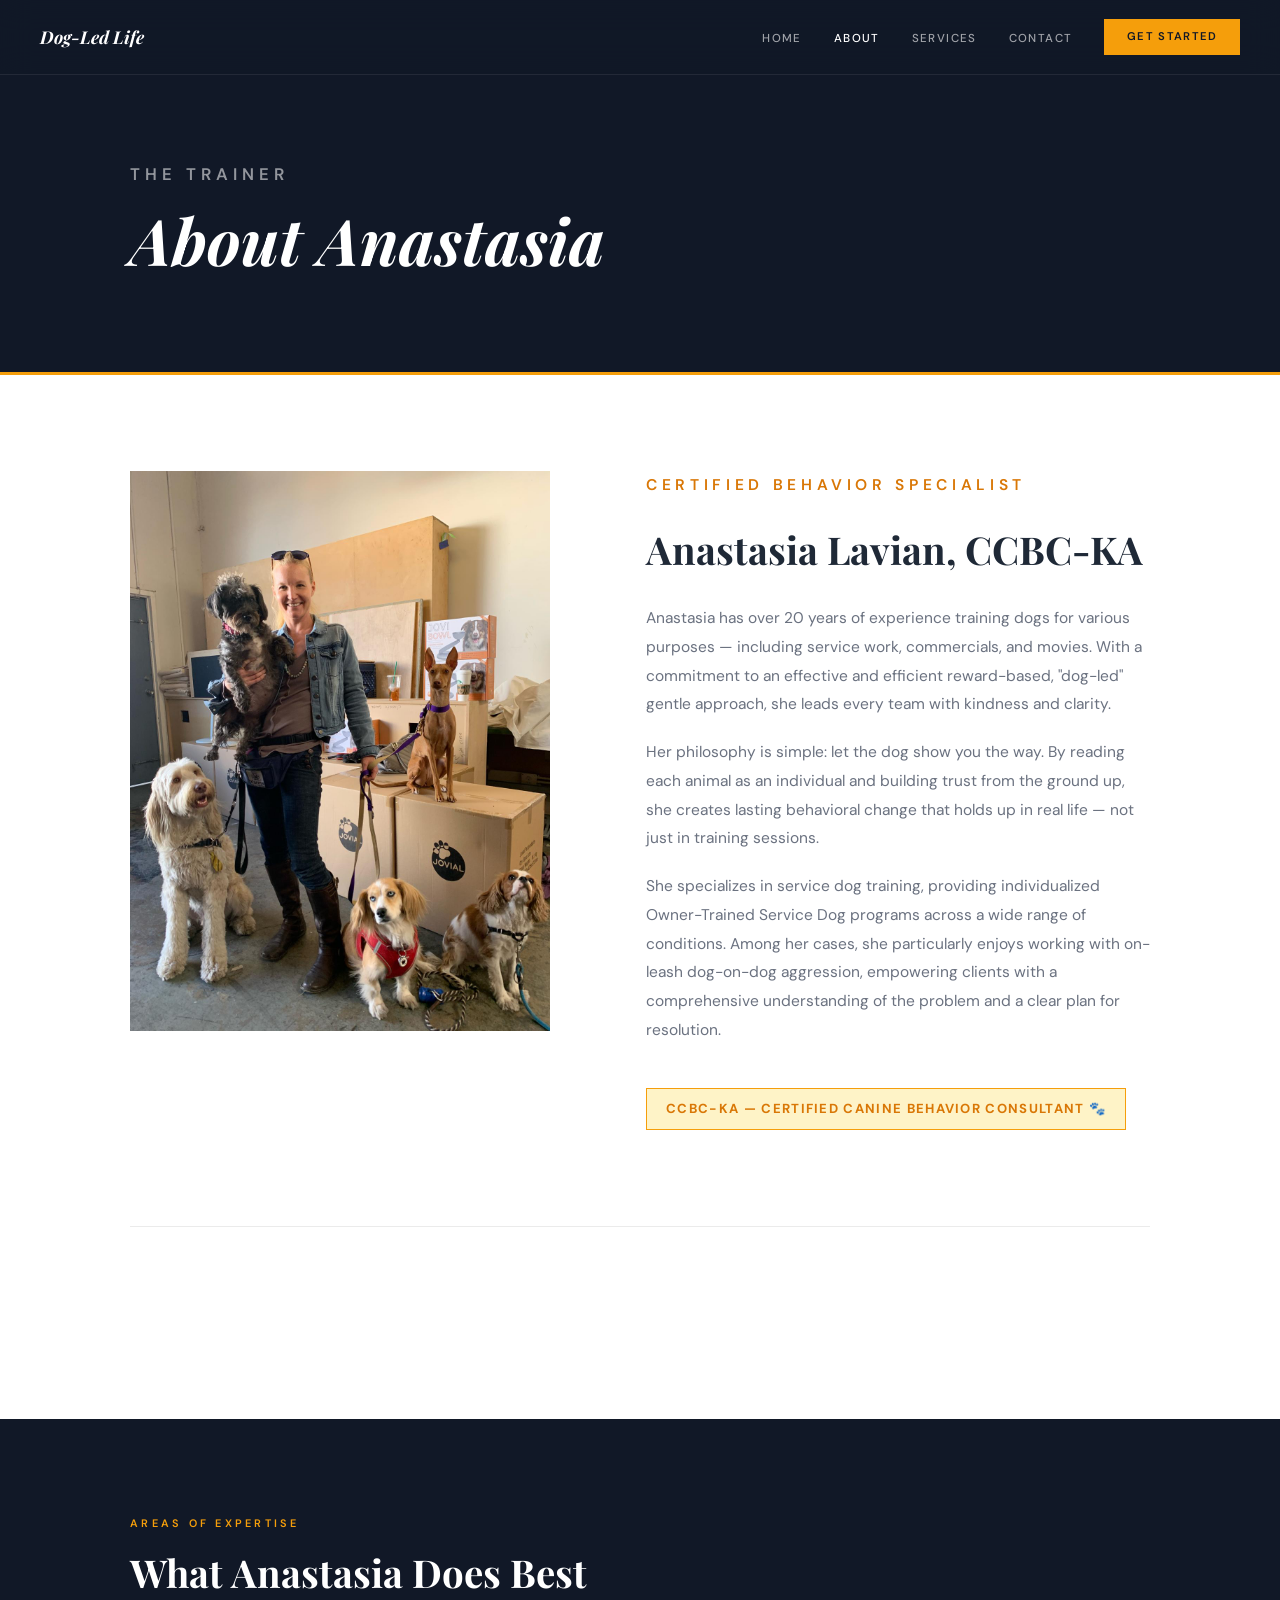
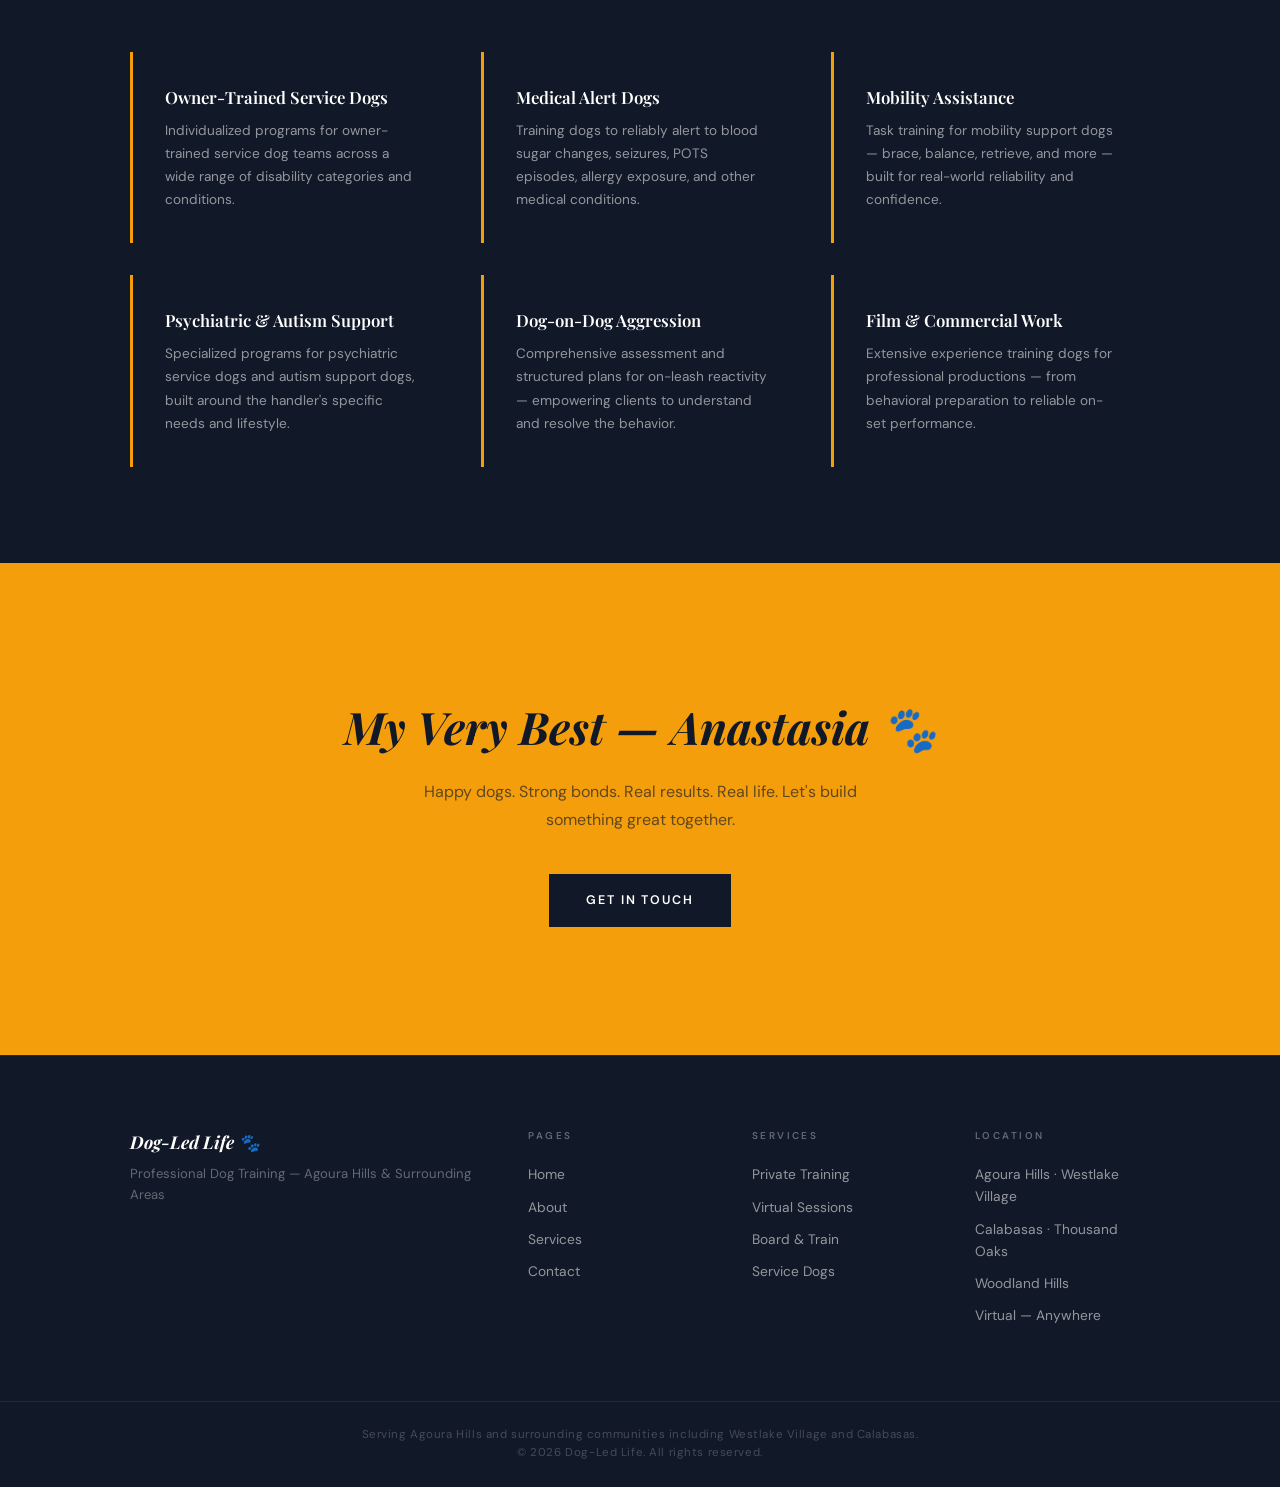
==== about.html @ 211249a7 "Initial commit — Dog-Led Life website Co-Authored-By: Claude Sonnet 4.6 <noreply@anthropic.com>" ====
<!DOCTYPE html>
<html lang="en">
<head>
    <meta charset="UTF-8">
    <meta name="viewport" content="width=device-width, initial-scale=1.0">
    <title>About Anastasia — Dog-Led Life</title>
    <meta name="description" content="Anastasia Lavian, CCBC-KA is a certified behavior specialist with over 20 years of experience in dog training, service dog work, film, and commercials.">
    <link rel="canonical" href="https://www.dogledlife.com/about.html">
    <meta property="og:title" content="About Anastasia Lavian — Dog-Led Life">
    <meta property="og:description" content="Certified behavior specialist with 20+ years of experience. Service dog specialist, film trainer, and gentle approach advocate.">
    <meta property="og:type" content="website">
    <meta property="og:url" content="https://www.dogledlife.com/about.html">
    <meta property="og:site_name" content="Dog-Led Life">
    <link rel="stylesheet" href="css/style.css">
    <link rel="preconnect" href="https://fonts.googleapis.com">
    <link rel="preconnect" href="https://fonts.gstatic.com" crossorigin>
    <link href="https://fonts.googleapis.com/css2?family=Playfair+Display:ital,wght@0,400;0,600;0,700;1,400;1,600&family=DM+Sans:ital,opsz,wght@0,9..40,300;0,9..40,400;0,9..40,500;1,9..40,300&display=swap" rel="stylesheet">
</head>
<body>

    <!-- NAVIGATION -->
    <nav class="nav">
        <a href="index.html" class="nav-brand">Dog-Led Life</a>
        <button class="nav-toggle" aria-label="Open menu">
            <span></span>
            <span></span>
            <span></span>
        </button>
        <ul class="nav-links">
            <li><a href="index.html">HOME</a></li>
            <li><a href="about.html" class="active">ABOUT</a></li>
            <li><a href="services.html">SERVICES</a></li>
            <li><a href="contact.html">CONTACT</a></li>
        </ul>
        <a href="contact.html" class="nav-cta">GET STARTED</a>
    </nav>

    <!-- PAGE HEADER -->
    <div class="page-header">
        <div class="container">
            <p class="page-eyebrow">THE TRAINER</p>
            <h1>About Anastasia</h1>
        </div>
    </div>

    <!-- BIO -->
    <section class="about-section">
        <div class="container">
            <div class="about-intro">
                <div class="about-image">
                    <img src="images/anastasia.jpg" alt="Anastasia Lavian">
                </div>
                <div class="about-text">
                    <p class="section-eyebrow" style="color: var(--yellow-dark);">CERTIFIED BEHAVIOR SPECIALIST</p>
                    <h2>Anastasia Lavian, CCBC-KA</h2>
                    <p>Anastasia has over 20 years of experience training dogs for various purposes — including service work, commercials, and movies. With a commitment to an effective and efficient reward-based, "dog-led" gentle approach, she leads every team with kindness and clarity.</p>
                    <p>Her philosophy is simple: let the dog show you the way. By reading each animal as an individual and building trust from the ground up, she creates lasting behavioral change that holds up in real life — not just in training sessions.</p>
                    <p>She specializes in service dog training, providing individualized Owner-Trained Service Dog programs across a wide range of conditions. Among her cases, she particularly enjoys working with on-leash dog-on-dog aggression, empowering clients with a comprehensive understanding of the problem and a clear plan for resolution.</p>
                    <span class="about-cert">CCBC-KA — Certified Canine Behavior Consultant 🐾</span>
                </div>
            </div>
        </div>
    </section>

    <!-- SPECIALIZATIONS -->
    <section class="specializations section-dark">
        <div class="container">
            <p class="section-eyebrow">AREAS OF EXPERTISE</p>
            <h2 class="section-title" style="color: var(--white);">What Anastasia Does Best</h2>
            <div class="spec-grid">
                <div class="spec-item">
                    <h4>Owner-Trained Service Dogs</h4>
                    <p>Individualized programs for owner-trained service dog teams across a wide range of disability categories and conditions.</p>
                </div>
                <div class="spec-item">
                    <h4>Medical Alert Dogs</h4>
                    <p>Training dogs to reliably alert to blood sugar changes, seizures, POTS episodes, allergy exposure, and other medical conditions.</p>
                </div>
                <div class="spec-item">
                    <h4>Mobility Assistance</h4>
                    <p>Task training for mobility support dogs — brace, balance, retrieve, and more — built for real-world reliability and confidence.</p>
                </div>
                <div class="spec-item">
                    <h4>Psychiatric & Autism Support</h4>
                    <p>Specialized programs for psychiatric service dogs and autism support dogs, built around the handler's specific needs and lifestyle.</p>
                </div>
                <div class="spec-item">
                    <h4>Dog-on-Dog Aggression</h4>
                    <p>Comprehensive assessment and structured plans for on-leash reactivity — empowering clients to understand and resolve the behavior.</p>
                </div>
                <div class="spec-item">
                    <h4>Film & Commercial Work</h4>
                    <p>Extensive experience training dogs for professional productions — from behavioral preparation to reliable on-set performance.</p>
                </div>
            </div>
        </div>
    </section>

    <!-- CTA -->
    <section class="cta-banner">
        <div class="container">
            <h2>My Very Best — Anastasia 🐾</h2>
            <p>Happy dogs. Strong bonds. Real results. Real life. Let's build something great together.</p>
            <a href="contact.html" class="btn btn-dark">GET IN TOUCH</a>
        </div>
    </section>

    <!-- FOOTER -->
    <footer class="footer">
        <div class="footer-inner container">
            <div class="footer-brand">
                <p class="footer-name">Dog-Led Life 🐾</p>
                <p class="footer-tagline">Professional Dog Training — Agoura Hills & Surrounding Areas</p>
            </div>
            <div class="footer-col">
                <h4>PAGES</h4>
                <ul>
                    <li><a href="index.html">Home</a></li>
                    <li><a href="about.html">About</a></li>
                    <li><a href="services.html">Services</a></li>
                    <li><a href="contact.html">Contact</a></li>
                </ul>
            </div>
            <div class="footer-col">
                <h4>SERVICES</h4>
                <ul>
                    <li><a href="services.html#private">Private Training</a></li>
                    <li><a href="services.html#virtual">Virtual Sessions</a></li>
                    <li><a href="services.html#board-train">Board & Train</a></li>
                    <li><a href="services.html#service-dogs">Service Dogs</a></li>
                </ul>
            </div>
            <div class="footer-col">
                <h4>LOCATION</h4>
                <ul>
                    <li>Agoura Hills · Westlake Village</li>
                    <li>Calabasas · Thousand Oaks</li>
                    <li>Woodland Hills</li>
                    <li>Virtual — Anywhere</li>
                </ul>
            </div>
        </div>
        <div class="footer-bottom">
            <p>Serving Agoura Hills and surrounding communities including Westlake Village and Calabasas.</p>
            <p>&copy; 2026 Dog-Led Life. All rights reserved.</p>
        </div>
    </footer>

    <script src="js/main.js"></script>
</body>
</html>
---- css/style.css ----
/* =====================
   RESET & VARIABLES
   ===================== */
*, *::before, *::after {
    margin: 0;
    padding: 0;
    box-sizing: border-box;
}

:root {
    --black:        #111827;
    --white:        #ffffff;
    --cream:        #FFFBF0;
    --yellow:       #F59E0B;
    --yellow-light: #FEF3C7;
    --yellow-dark:  #D97706;
    --dark-text:    #1f2937;
    --grey-text:    #6b7280;
    --border-light: rgba(0, 0, 0, 0.08);
    --border-dark:  rgba(255, 255, 255, 0.08);
    --heading:      'Playfair Display', serif;
    --body:         'DM Sans', sans-serif;
}

html {
    scroll-behavior: smooth;
    overflow-y: scroll;
}

body {
    background-color: var(--white);
    color: var(--dark-text);
    font-family: var(--body);
    font-size: 16px;
    line-height: 1.6;
}

a   { color: inherit; text-decoration: none; }
img { max-width: 100%; display: block; }
ul  { list-style: none; }

/* Page transition overlay */
body::before {
    content: '';
    position: fixed;
    inset: 0;
    background: var(--black);
    z-index: 9999;
    transition: opacity 0.6s ease;
    pointer-events: none;
}

body.page-loaded::before { opacity: 0; }

/* =====================
   LAYOUT
   ===================== */
.container {
    max-width: 1100px;
    margin: 0 auto;
    padding: 0 2.5rem;
}

.section-dark  { background: var(--black); color: var(--white); }
.section-cream { background: var(--cream); color: var(--dark-text); }

.section-eyebrow,
.page-eyebrow {
    display: block;
    font-family: var(--body);
    font-size: 0.68rem;
    font-weight: 600;
    letter-spacing: 0.3em;
    color: var(--yellow-dark);
    margin-bottom: 1rem;
    text-transform: uppercase;
}

.section-dark .section-eyebrow,
.section-dark .page-eyebrow { color: var(--yellow); }

.section-title {
    font-family: var(--heading);
    font-size: clamp(1.8rem, 3vw, 2.8rem);
    font-weight: 700;
    line-height: 1.25;
    margin-bottom: 3.5rem;
}

/* =====================
   NAVIGATION
   ===================== */
.nav {
    position: fixed;
    top: 0; left: 0; right: 0;
    z-index: 100;
    display: flex;
    align-items: center;
    gap: 2rem;
    padding: 1.2rem 2.5rem;
    background: rgba(17, 24, 39, 0.96);
    backdrop-filter: blur(16px);
    border-bottom: 1px solid var(--border-dark);
}

.nav-brand {
    font-family: var(--heading);
    font-size: 1.1rem;
    font-weight: 700;
    font-style: italic;
    color: var(--white);
    margin-right: auto;
}

.nav-links {
    display: flex;
    gap: 2rem;
    list-style: none;
}

.nav-links a {
    font-family: var(--body);
    font-size: 0.72rem;
    font-weight: 500;
    letter-spacing: 0.12em;
    color: rgba(255, 255, 255, 0.6);
    transition: color 0.2s;
    text-transform: uppercase;
}

.nav-links a:hover,
.nav-links a.active { color: var(--white); }

.nav-cta {
    font-family: var(--body);
    font-size: 0.7rem;
    font-weight: 600;
    letter-spacing: 0.12em;
    padding: 0.55rem 1.4rem;
    background: var(--yellow);
    color: var(--black);
    transition: background 0.2s;
    white-space: nowrap;
    text-transform: uppercase;
}

.nav-cta:hover { background: var(--yellow-dark); }

.nav-toggle {
    display: none;
    flex-direction: column;
    gap: 5px;
    background: none;
    border: none;
    cursor: pointer;
    z-index: 10000;
    padding: 4px;
}

.nav-toggle span {
    display: block;
    width: 24px;
    height: 2px;
    background: var(--white);
    transition: all 0.3s;
}

/* =====================
   BUTTONS
   ===================== */
.btn {
    display: inline-block;
    font-family: var(--body);
    font-size: 0.78rem;
    font-weight: 600;
    letter-spacing: 0.15em;
    padding: 0.9rem 2.2rem;
    background: var(--yellow);
    color: var(--black);
    border: 2px solid var(--yellow);
    transition: background 0.2s, border-color 0.2s;
    cursor: pointer;
    text-transform: uppercase;
}

.btn:hover {
    background: var(--yellow-dark);
    border-color: var(--yellow-dark);
}

.btn-outline {
    background: transparent;
    color: var(--white);
    border-color: rgba(255, 255, 255, 0.35);
}

.btn-outline:hover {
    background: rgba(255, 255, 255, 0.08);
    border-color: var(--white);
}

.btn-dark {
    background: var(--black);
    color: var(--white);
    border-color: var(--black);
}

.btn-dark:hover {
    background: #1f2937;
    border-color: #1f2937;
}

/* =====================
   HERO
   ===================== */
.hero {
    position: relative;
    min-height: 100vh;
    display: flex;
    align-items: center;
    padding: 9rem 2.5rem 6rem;
    background-image: url('../images/hero.jpg');
    background-size: cover;
    background-position: center;
    overflow: hidden;
}

.hero-overlay {
    position: absolute;
    inset: 0;
    background: linear-gradient(
        to right,
        rgba(17, 24, 39, 0.88) 0%,
        rgba(17, 24, 39, 0.55) 60%,
        rgba(17, 24, 39, 0.2) 100%
    );
}

.hero-content {
    position: relative;
    z-index: 1;
    max-width: 680px;
}

.hero-eyebrow {
    display: block;
    font-family: var(--body);
    font-size: 0.68rem;
    font-weight: 600;
    letter-spacing: 0.3em;
    color: var(--yellow);
    margin-bottom: 1.5rem;
    text-transform: uppercase;
}

.hero-headline {
    font-family: var(--heading);
    font-size: clamp(2.8rem, 6vw, 5rem);
    font-weight: 700;
    line-height: 1.1;
    color: var(--white);
    margin-bottom: 1.5rem;
}

.hero-headline em {
    font-style: italic;
    color: var(--yellow);
}

.hero-sub {
    font-size: 1.05rem;
    font-weight: 300;
    color: rgba(255, 255, 255, 0.75);
    max-width: 500px;
    line-height: 1.75;
    margin-bottom: 2.5rem;
}

.hero-actions {
    display: flex;
    gap: 1rem;
    flex-wrap: wrap;
}

/* =====================
   PHILOSOPHY STRIP
   ===================== */
.philosophy {
    padding: 5rem 0;
    text-align: center;
}

.philosophy-quote {
    font-family: var(--heading);
    font-size: clamp(1.1rem, 2.2vw, 1.5rem);
    font-weight: 400;
    font-style: italic;
    color: var(--dark-text);
    line-height: 1.7;
    max-width: 800px;
    margin: 0 auto 1.5rem;
}

.philosophy cite {
    font-family: var(--body);
    font-size: 0.82rem;
    font-weight: 600;
    letter-spacing: 0.15em;
    color: var(--yellow-dark);
    text-transform: uppercase;
    font-style: normal;
}

/* =====================
   SERVICES OVERVIEW
   ===================== */
.services-overview {
    padding: 7rem 0;
}

.services-grid {
    display: grid;
    grid-template-columns: repeat(3, 1fr);
    gap: 2rem;
}

.service-card {
    padding: 2.5rem;
    border: 1px solid var(--border-light);
    border-top: 3px solid var(--yellow);
    background: var(--white);
    transition: box-shadow 0.2s, transform 0.2s;
}

.service-card:hover {
    box-shadow: 0 8px 30px rgba(0,0,0,0.08);
    transform: translateY(-2px);
}

.service-card-num {
    font-size: 0.65rem;
    font-weight: 600;
    letter-spacing: 0.25em;
    color: var(--yellow-dark);
    margin-bottom: 1.2rem;
}

.service-card h3 {
    font-family: var(--heading);
    font-size: 1.25rem;
    font-weight: 600;
    margin-bottom: 1rem;
    color: var(--dark-text);
}

.service-card p {
    font-size: 0.9rem;
    color: var(--grey-text);
    line-height: 1.75;
    margin-bottom: 1.5rem;
}

.card-link {
    font-size: 0.7rem;
    font-weight: 600;
    letter-spacing: 0.15em;
    color: var(--yellow-dark);
    transition: letter-spacing 0.25s;
    text-transform: uppercase;
}

.card-link:hover { letter-spacing: 0.25em; }

/* =====================
   ABOUT SNIPPET
   ===================== */
.about-snippet {
    padding: 7rem 0;
}

.about-snippet-inner {
    display: grid;
    grid-template-columns: 1fr 1fr;
    gap: 6rem;
    align-items: center;
}

.about-snippet-image img {
    width: 100%;
    aspect-ratio: 4/5;
    object-fit: cover;
}

.about-snippet-text h2 {
    font-family: var(--heading);
    font-size: clamp(1.8rem, 3vw, 2.6rem);
    font-weight: 700;
    color: var(--white);
    margin-bottom: 1.5rem;
    line-height: 1.2;
}

.about-snippet-text p {
    font-size: 0.95rem;
    color: rgba(255, 255, 255, 0.65);
    line-height: 1.85;
    margin-bottom: 1.2rem;
}

.credential-tags {
    display: flex;
    flex-wrap: wrap;
    gap: 0.75rem;
    margin: 2rem 0;
}

.credential-tag {
    font-size: 0.68rem;
    font-weight: 600;
    letter-spacing: 0.1em;
    padding: 0.4rem 0.9rem;
    background: rgba(245, 158, 11, 0.12);
    border: 1px solid rgba(245, 158, 11, 0.3);
    color: var(--yellow);
    text-transform: uppercase;
}

/* =====================
   CTA BANNER
   ===================== */
.cta-banner {
    padding: 8rem 0;
    text-align: center;
    background: var(--yellow);
}

.cta-banner h2 {
    font-family: var(--heading);
    font-size: clamp(1.8rem, 3.5vw, 3rem);
    font-weight: 700;
    font-style: italic;
    margin-bottom: 1rem;
    color: var(--black);
}

.cta-banner p {
    font-size: 1rem;
    color: rgba(17, 24, 39, 0.65);
    max-width: 480px;
    margin: 0 auto 2.5rem;
    line-height: 1.75;
}

/* =====================
   FOOTER
   ===================== */
.footer {
    background: var(--black);
    border-top: 1px solid var(--border-dark);
    padding-top: 4.5rem;
}

.footer-inner {
    display: grid;
    grid-template-columns: 2fr 1fr 1fr 1fr;
    gap: 3rem;
    padding-bottom: 4rem;
}

.footer-name {
    font-family: var(--heading);
    font-size: 1.1rem;
    font-style: italic;
    font-weight: 700;
    margin-bottom: 0.4rem;
    color: var(--white);
}

.footer-tagline {
    font-size: 0.82rem;
    color: rgba(255, 255, 255, 0.35);
}

.footer-col h4 {
    font-size: 0.62rem;
    font-weight: 600;
    letter-spacing: 0.25em;
    color: rgba(255, 255, 255, 0.35);
    margin-bottom: 1.2rem;
    text-transform: uppercase;
}

.footer-col ul li { margin-bottom: 0.65rem; }

.footer-col ul li,
.footer-col ul li a {
    font-size: 0.86rem;
    color: rgba(255, 255, 255, 0.55);
    transition: color 0.2s;
}

.footer-col ul li a:hover { color: var(--yellow); }

.footer-bottom {
    border-top: 1px solid var(--border-dark);
    padding: 1.5rem 2.5rem;
    text-align: center;
}

.footer-bottom p {
    font-size: 0.72rem;
    color: rgba(255, 255, 255, 0.22);
    letter-spacing: 0.05em;
}

/* =====================
   PAGE HEADER
   ===================== */
.page-header {
    padding: 10rem 0 5rem;
    background: var(--black);
    color: var(--white);
    border-bottom: 3px solid var(--yellow);
}

.page-header h1 {
    font-family: var(--heading);
    font-size: clamp(2.5rem, 5vw, 4.5rem);
    font-weight: 700;
    font-style: italic;
    line-height: 1.1;
    margin-bottom: 1rem;
}

.page-header p {
    font-size: 1.05rem;
    color: rgba(255, 255, 255, 0.55);
    max-width: 520px;
    line-height: 1.75;
}

/* =====================
   SERVICES PAGE
   ===================== */
.services-section {
    padding: 7rem 0;
}

.service-detail {
    display: grid;
    grid-template-columns: 1fr 1fr;
    gap: 6rem;
    align-items: start;
    margin-bottom: 6rem;
    padding-bottom: 6rem;
    border-bottom: 1px solid var(--border-light);
    scroll-margin-top: 80px;
}

.service-detail:last-child {
    border-bottom: none;
    margin-bottom: 0;
    padding-bottom: 0;
}

.service-detail.reverse { direction: rtl; }
.service-detail.reverse > * { direction: ltr; }

.service-detail-content h2 {
    font-family: var(--heading);
    font-size: clamp(1.6rem, 2.5vw, 2.2rem);
    font-weight: 700;
    margin-bottom: 1.2rem;
    color: var(--dark-text);
}

.service-detail-content p {
    font-size: 0.95rem;
    color: var(--grey-text);
    line-height: 1.85;
    margin-bottom: 1rem;
}

.service-detail-content em {
    font-style: italic;
    color: var(--dark-text);
}

.service-price {
    display: inline-block;
    font-family: var(--heading);
    font-size: 2rem;
    font-weight: 700;
    color: var(--yellow-dark);
    margin: 0.5rem 0 1.5rem;
}

.service-price span {
    font-family: var(--body);
    font-size: 0.9rem;
    color: var(--grey-text);
    font-weight: 400;
}

.service-features {
    list-style: none;
    margin: 1.5rem 0;
}

.service-features li {
    font-size: 0.9rem;
    color: var(--grey-text);
    padding: 0.5rem 0;
    border-bottom: 1px solid var(--border-light);
    display: flex;
    align-items: flex-start;
    gap: 0.75rem;
}

.service-features li::before {
    content: '';
    display: block;
    width: 6px;
    height: 6px;
    border-radius: 50%;
    background: var(--yellow);
    margin-top: 0.45rem;
    flex-shrink: 0;
}

.service-features li strong { color: var(--dark-text); }

.service-detail-image img {
    width: 100%;
    height: 420px;
    object-fit: cover;
}

/* Single-col service (Virtual Coaching) */
.service-single {
    margin-bottom: 6rem;
    padding-bottom: 6rem;
    border-bottom: 1px solid var(--border-light);
    max-width: 720px;
}

.service-single h2 {
    font-family: var(--heading);
    font-size: clamp(1.6rem, 2.5vw, 2.2rem);
    font-weight: 700;
    margin-bottom: 1.2rem;
    color: var(--dark-text);
}

.service-single p {
    font-size: 0.95rem;
    color: var(--grey-text);
    line-height: 1.85;
    margin-bottom: 1rem;
}

/* Pros/Cons */
.pros-cons {
    display: grid;
    grid-template-columns: 1fr 1fr;
    gap: 1.5rem;
    margin: 1.5rem 0;
}

.pros {
    padding: 1.5rem;
    background: var(--yellow-light);
    border-left: 3px solid var(--yellow);
}

.cons {
    padding: 1.5rem;
    background: #f9fafb;
    border-left: 3px solid #d1d5db;
}

.pros h4, .cons h4 {
    font-size: 0.65rem;
    font-weight: 700;
    letter-spacing: 0.2em;
    text-transform: uppercase;
    margin-bottom: 0.8rem;
}

.pros h4 { color: var(--yellow-dark); }
.cons h4 { color: var(--grey-text); }

.pros ul li, .cons ul li {
    font-size: 0.85rem;
    color: var(--dark-text);
    padding: 0.3rem 0;
    display: flex;
    align-items: flex-start;
    gap: 0.5rem;
}

.pros ul li::before { content: '✓'; color: var(--yellow-dark); font-weight: 700; flex-shrink: 0; }
.cons ul li::before { content: '–'; color: var(--grey-text); flex-shrink: 0; }

/* Service Dog Section */
.service-dog-section {
    padding: 7rem 0;
    scroll-margin-top: 80px;
}

.service-dog-intro {
    font-size: 0.95rem;
    color: rgba(255, 255, 255, 0.6);
    max-width: 650px;
    line-height: 1.85;
    margin-bottom: 0;
}

.service-dog-grid {
    display: grid;
    grid-template-columns: repeat(3, 1fr);
    gap: 2rem;
    margin-top: 3rem;
}

.service-dog-card {
    padding: 2.5rem;
    border: 1px solid var(--border-dark);
    border-top: 3px solid var(--yellow);
    display: flex;
    flex-direction: column;
    gap: 1rem;
}

.service-dog-card h3 {
    font-family: var(--heading);
    font-size: 1.2rem;
    font-weight: 600;
    color: var(--white);
}

.service-dog-card p {
    font-size: 0.88rem;
    color: rgba(255, 255, 255, 0.6);
    line-height: 1.75;
    flex: 1;
}

.service-dog-price {
    font-family: var(--heading);
    font-size: 1.6rem;
    font-weight: 700;
    color: var(--yellow);
}

/* =====================
   ABOUT PAGE
   ===================== */
.about-section {
    padding: 6rem 0;
}

.about-intro {
    display: grid;
    grid-template-columns: 1fr 1.2fr;
    gap: 6rem;
    align-items: start;
    margin-bottom: 6rem;
    padding-bottom: 6rem;
    border-bottom: 1px solid var(--border-light);
}

.about-image img {
    width: 100%;
    aspect-ratio: 3/4;
    object-fit: cover;
}

.about-text h2 {
    font-family: var(--heading);
    font-size: clamp(1.8rem, 3vw, 2.5rem);
    font-weight: 700;
    margin-bottom: 1.5rem;
    color: var(--dark-text);
}

.about-text p {
    font-size: 0.97rem;
    color: var(--grey-text);
    line-height: 1.85;
    margin-bottom: 1.2rem;
}

.about-cert {
    display: inline-block;
    margin-top: 1.5rem;
    font-size: 0.82rem;
    font-weight: 700;
    letter-spacing: 0.1em;
    padding: 0.6rem 1.2rem;
    background: var(--yellow-light);
    border: 1px solid var(--yellow);
    color: var(--yellow-dark);
    text-transform: uppercase;
}

/* Specializations */
.specializations {
    padding: 6rem 0;
}

.spec-grid {
    display: grid;
    grid-template-columns: repeat(3, 1fr);
    gap: 2rem;
    margin-top: 2rem;
}

.spec-item {
    padding: 2rem;
    border-left: 3px solid var(--yellow);
}

.spec-item h4 {
    font-family: var(--heading);
    font-size: 1.05rem;
    font-weight: 600;
    color: var(--white);
    margin-bottom: 0.5rem;
}

.spec-item p {
    font-size: 0.85rem;
    color: rgba(255, 255, 255, 0.55);
    line-height: 1.7;
}

/* =====================
   CONTACT PAGE
   ===================== */
.contact-section {
    padding: 5rem 0 8rem;
}

.contact-grid {
    display: grid;
    grid-template-columns: 1fr 1.6fr;
    gap: 6rem;
    align-items: start;
}

.contact-info h3 {
    font-family: var(--heading);
    font-size: 1.4rem;
    font-weight: 600;
    font-style: italic;
    margin-bottom: 1rem;
    color: var(--dark-text);
}

.contact-info p {
    font-size: 0.92rem;
    color: var(--grey-text);
    line-height: 1.75;
    margin-bottom: 2rem;
}

.contact-label {
    display: block;
    font-size: 0.65rem;
    font-weight: 600;
    letter-spacing: 0.2em;
    color: var(--yellow-dark);
    text-transform: uppercase;
    margin-bottom: 0.3rem;
}

.contact-value {
    font-size: 0.92rem;
    color: var(--dark-text);
    margin-bottom: 1.5rem;
    line-height: 1.6;
}

.contact-form {
    display: flex;
    flex-direction: column;
    gap: 2rem;
}

.form-row {
    display: grid;
    grid-template-columns: 1fr 1fr;
    gap: 2rem;
}

.form-group {
    display: flex;
    flex-direction: column;
    gap: 0.6rem;
}

.form-group label {
    font-size: 0.65rem;
    font-weight: 600;
    letter-spacing: 0.25em;
    color: var(--grey-text);
    text-transform: uppercase;
}

.form-group input,
.form-group select,
.form-group textarea {
    background: transparent;
    border: none;
    border-bottom: 1px solid var(--border-light);
    color: var(--dark-text);
    font-family: var(--body);
    font-size: 0.95rem;
    padding: 0.65rem 0;
    outline: none;
    transition: border-color 0.2s;
    width: 100%;
}

.form-group input:focus,
.form-group select:focus,
.form-group textarea:focus { border-color: var(--yellow); }

.form-group textarea {
    resize: vertical;
    min-height: 100px;
    line-height: 1.6;
}

.select-wrapper { position: relative; }

.select-wrapper::after {
    content: '▾';
    position: absolute;
    right: 0;
    top: 50%;
    transform: translateY(-50%);
    color: var(--grey-text);
    pointer-events: none;
}

.form-group select { appearance: none; cursor: pointer; }
.form-group select option { background: var(--white); color: var(--dark-text); }

.contact-submit { align-self: flex-start; margin-top: 1rem; }

/* =====================
   MOBILE
   ===================== */
@media (max-width: 900px) {
    .services-grid       { grid-template-columns: 1fr; }
    .about-snippet-inner { grid-template-columns: 1fr; gap: 3rem; }
    .service-detail      { grid-template-columns: 1fr; gap: 3rem; }
    .service-detail.reverse { direction: ltr; }
    .pros-cons           { grid-template-columns: 1fr; }
    .service-dog-grid    { grid-template-columns: 1fr; }
    .about-intro         { grid-template-columns: 1fr; gap: 3rem; }
    .spec-grid           { grid-template-columns: 1fr 1fr; }
    .contact-grid        { grid-template-columns: 1fr; gap: 3rem; }
    .footer-inner        { grid-template-columns: 1fr 1fr; gap: 2.5rem; }
    .form-row            { grid-template-columns: 1fr; gap: 2rem; }
}

@media (max-width: 768px) {
    body { font-size: 18px; }

    .nav { padding: 1rem 1.5rem; }
    .nav-cta    { display: none; }
    .nav-toggle { display: flex; }

    .nav-links {
        display: none;
        position: fixed;
        top: 0;
        left: 0;
        width: 100%;
        height: 100vh;
        background: #000000;
        flex-direction: column;
        align-items: center;
        justify-content: flex-start;
        padding-top: 6rem;
        gap: 2.5rem;
        z-index: 9999;
    }

    .nav-links.open { display: flex; }

    .nav-links a {
        font-size: 1.1rem;
        letter-spacing: 0.2em;
    }

    .hero         { padding: 7rem 1.5rem 4rem; }
    .hero-actions { flex-direction: column; }
    .hero-actions .btn { text-align: center; }
    .spec-grid    { grid-template-columns: 1fr; }
    .footer-inner { grid-template-columns: 1fr; }
    .footer-bottom { padding: 1.5rem 1.5rem; }
}
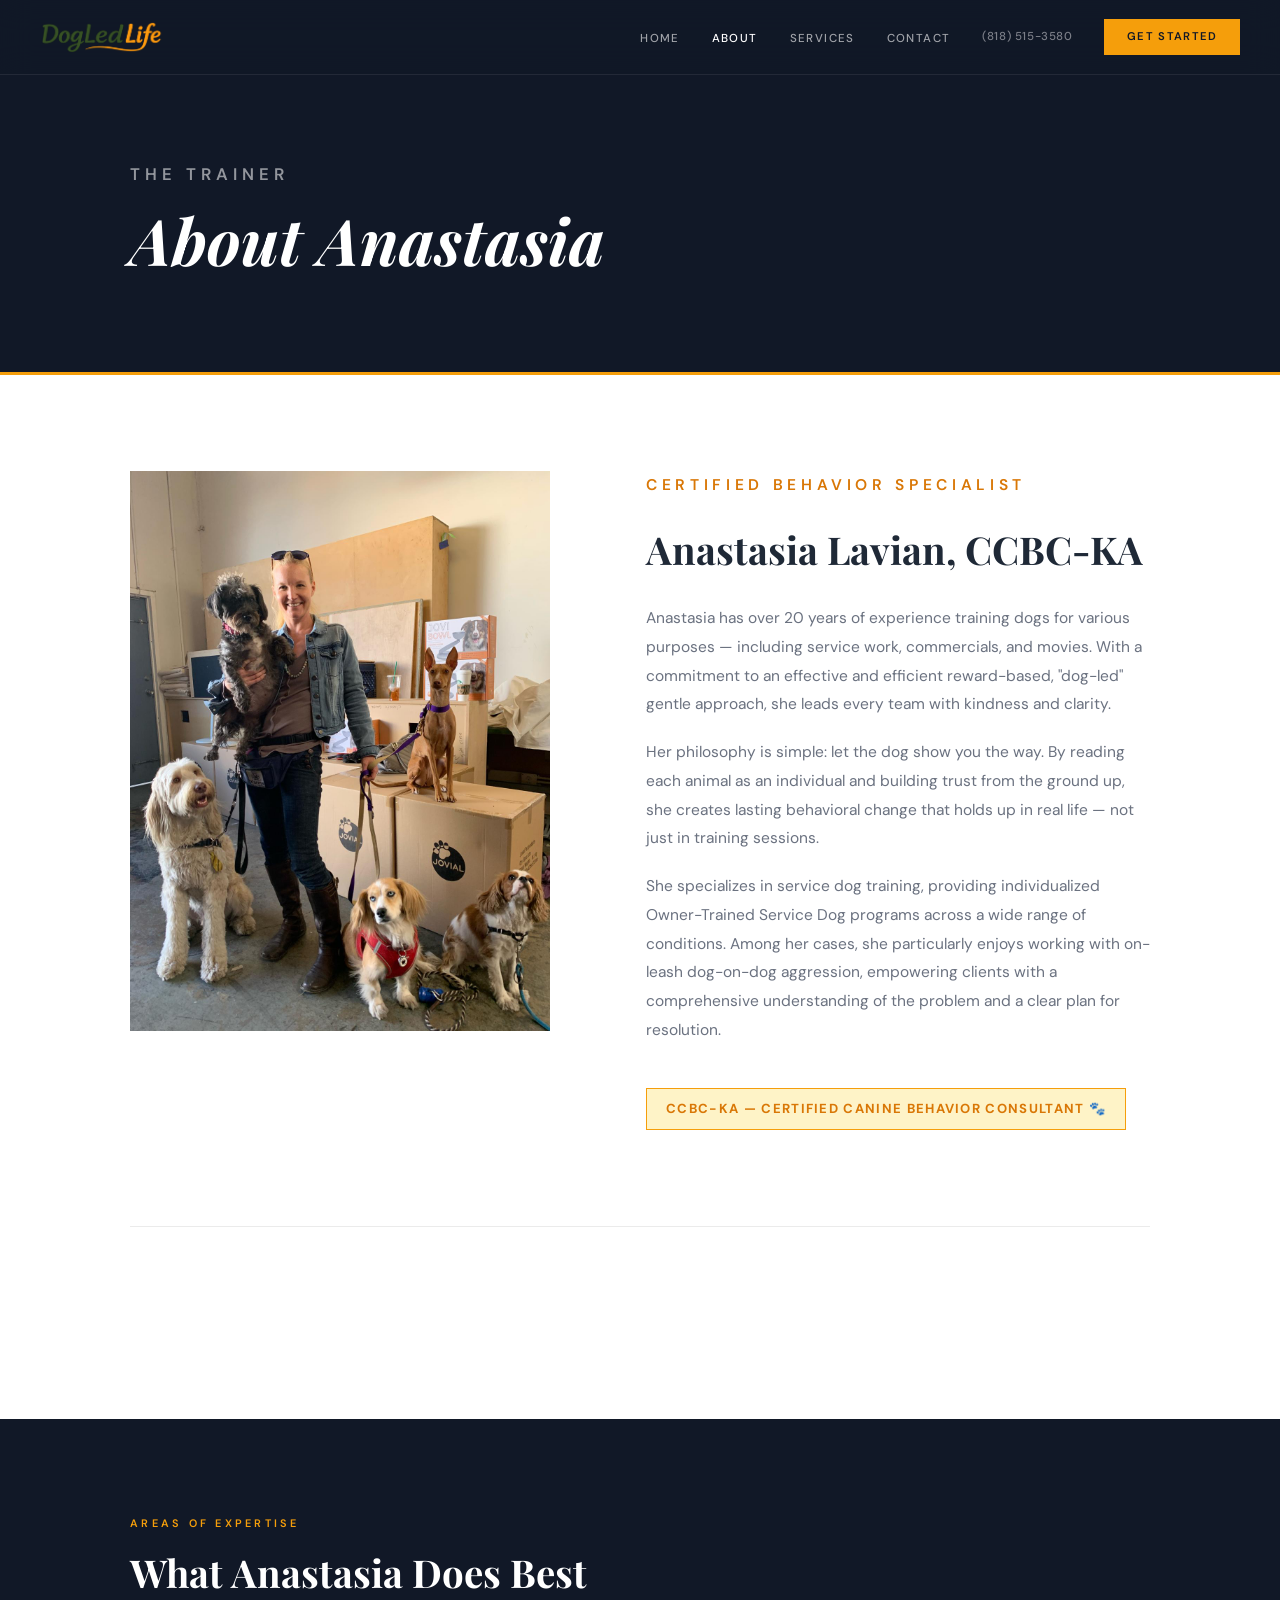
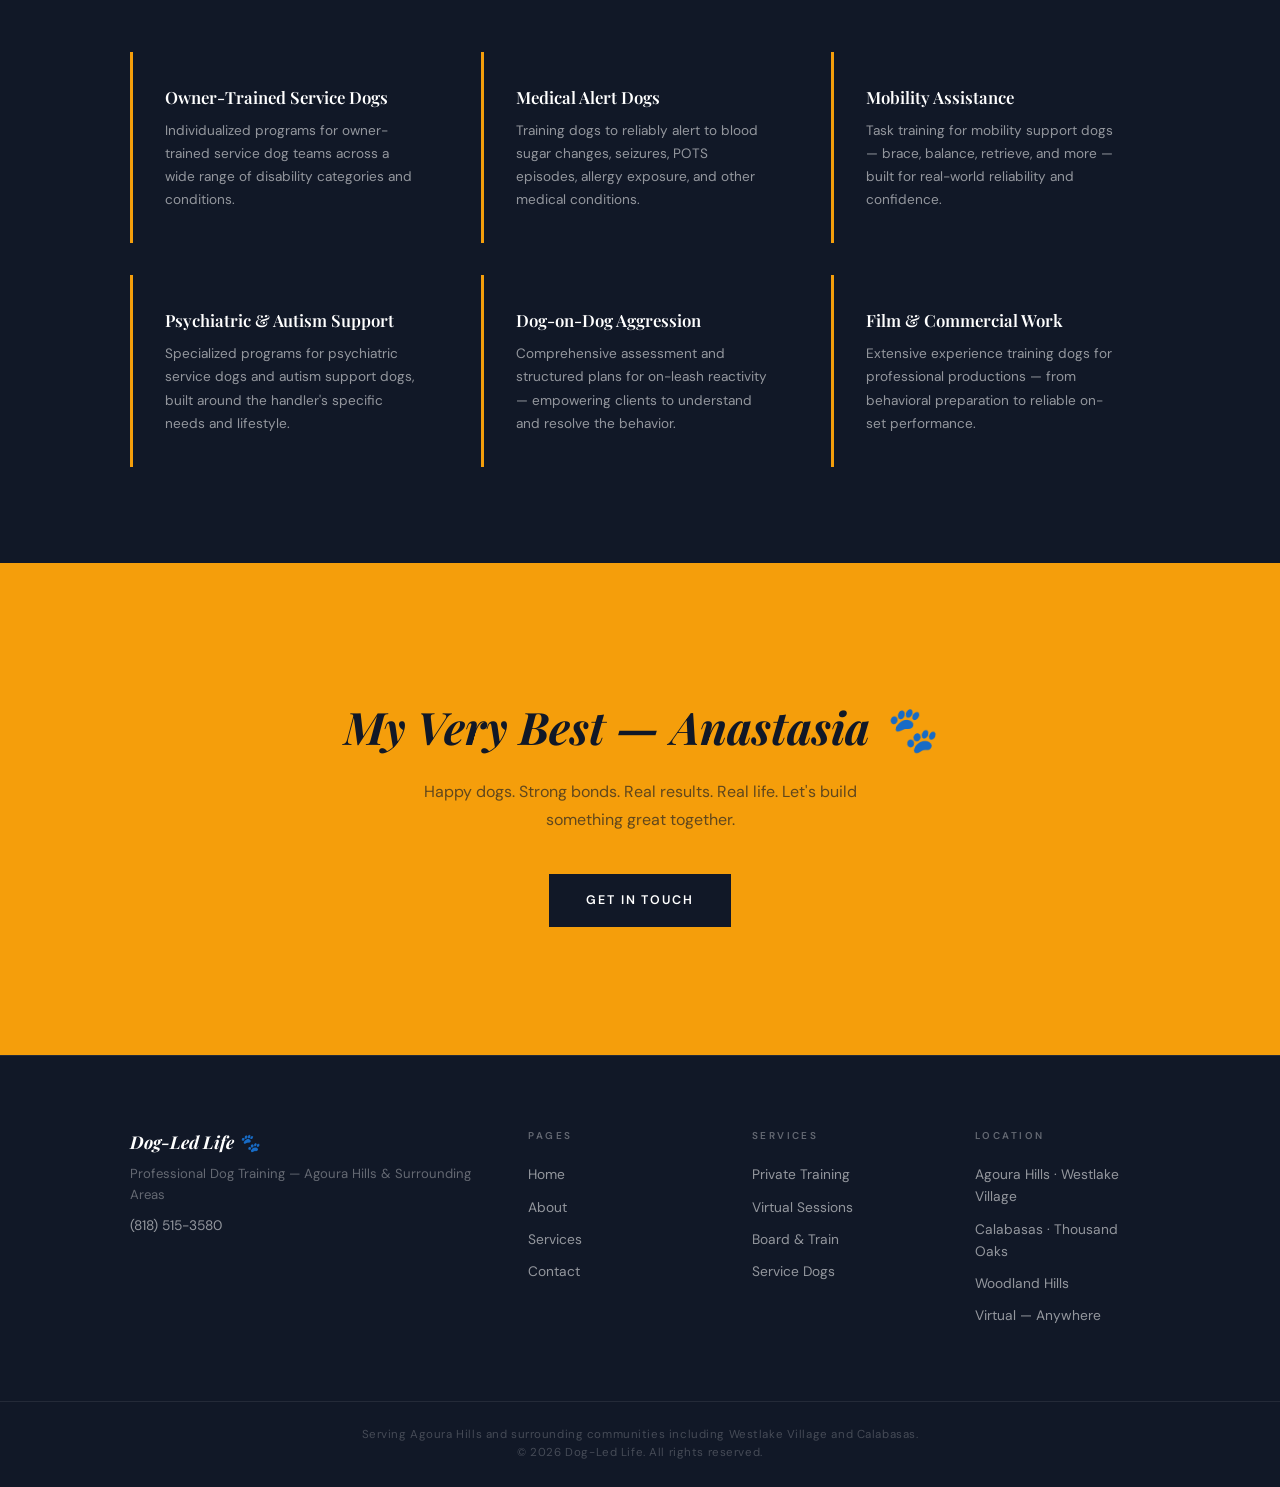
==== commit 13af0511: "Major hero redesign and site-wide polish - Full-bleed hero with gradient overlay (dark left, cream r" ====
--- a/about.html
+++ b/about.html
@@ -11,6 +11,7 @@
     <meta property="og:type" content="website">
     <meta property="og:url" content="https://www.dogledlife.com/about.html">
     <meta property="og:site_name" content="Dog-Led Life">
+    <link rel="icon" type="image/png" href="images/favicon.png">
     <link rel="stylesheet" href="css/style.css">
     <link rel="preconnect" href="https://fonts.googleapis.com">
     <link rel="preconnect" href="https://fonts.gstatic.com" crossorigin>
@@ -20,7 +21,7 @@
 
     <!-- NAVIGATION -->
     <nav class="nav">
-        <a href="index.html" class="nav-brand">Dog-Led Life</a>
+        <a href="index.html" class="nav-brand"><img src="images/dogledlife-text.png" alt="Dog-Led Life"></a>
         <button class="nav-toggle" aria-label="Open menu">
             <span></span>
             <span></span>
@@ -32,6 +33,7 @@
             <li><a href="services.html">SERVICES</a></li>
             <li><a href="contact.html">CONTACT</a></li>
         </ul>
+        <a href="tel:+18185153580" class="nav-contact">(818) 515-3580</a>
         <a href="contact.html" class="nav-cta">GET STARTED</a>
     </nav>
 
@@ -111,6 +113,7 @@
             <div class="footer-brand">
                 <p class="footer-name">Dog-Led Life 🐾</p>
                 <p class="footer-tagline">Professional Dog Training — Agoura Hills & Surrounding Areas</p>
+                <a href="tel:+18185153580" class="footer-phone">(818) 515-3580</a>
             </div>
             <div class="footer-col">
                 <h4>PAGES</h4>
--- a/css/style.css
+++ b/css/style.css
@@ -46,11 +46,12 @@
     inset: 0;
     background: var(--black);
     z-index: 9999;
+    opacity: 0;
     transition: opacity 0.6s ease;
     pointer-events: none;
 }
 
-body.page-loaded::before { opacity: 0; }
+body.page-transition::before { opacity: 1; }
 
 /* =====================
    LAYOUT
@@ -104,12 +105,13 @@
 }
 
 .nav-brand {
-    font-family: var(--heading);
-    font-size: 1.1rem;
-    font-weight: 700;
-    font-style: italic;
-    color: var(--white);
     margin-right: auto;
+}
+
+.nav-brand img {
+    height: 32px;
+    width: auto;
+    display: block;
 }
 
 .nav-links {
@@ -130,6 +132,18 @@
 
 .nav-links a:hover,
 .nav-links a.active { color: var(--white); }
+
+.nav-contact {
+    font-family: var(--body);
+    font-size: 0.72rem;
+    font-weight: 500;
+    color: rgba(255, 255, 255, 0.45);
+    letter-spacing: 0.05em;
+    transition: color 0.2s;
+    white-space: nowrap;
+}
+
+.nav-contact:hover { color: var(--yellow); }
 
 .nav-cta {
     font-family: var(--body);
@@ -178,7 +192,7 @@
     background: var(--yellow);
     color: var(--black);
     border: 2px solid var(--yellow);
-    transition: background 0.2s, border-color 0.2s;
+    transition: background 0.2s, border-color 0.2s, transform 0.2s, box-shadow 0.2s;
     cursor: pointer;
     text-transform: uppercase;
 }
@@ -186,6 +200,8 @@
 .btn:hover {
     background: var(--yellow-dark);
     border-color: var(--yellow-dark);
+    transform: translateY(-2px);
+    box-shadow: 0 8px 28px rgba(245, 158, 11, 0.4);
 }
 
 .btn-outline {
@@ -216,30 +232,77 @@
 .hero {
     position: relative;
     min-height: 100vh;
-    display: flex;
-    align-items: center;
-    padding: 9rem 2.5rem 6rem;
-    background-image: url('../images/hero.jpg');
-    background-size: cover;
-    background-position: center;
+    display: grid;
+    grid-template-columns: 56% 44%;
     overflow: hidden;
 }
 
-.hero-overlay {
+.hero-bg {
+    position: absolute;
+    inset: 0;
+    width: 100%;
+    height: 100%;
+    object-fit: cover;
+    object-position: center;
+    z-index: 0;
+}
+
+/* Base dark overlay to deepen the photo */
+.hero::before {
+    content: '';
+    position: absolute;
+    inset: 0;
+    background: rgba(0, 0, 0, 0.35);
+    z-index: 1;
+    pointer-events: none;
+}
+
+/* Gradient: dark on the left for headline readability, warm cream on right for sub text */
+.hero::after {
+    content: '';
     position: absolute;
     inset: 0;
     background: linear-gradient(
         to right,
-        rgba(17, 24, 39, 0.88) 0%,
-        rgba(17, 24, 39, 0.55) 60%,
-        rgba(17, 24, 39, 0.2) 100%
+        rgba(0, 0, 0, 0.42) 0%,
+        rgba(0, 0, 0, 0.12) 42%,
+        rgba(255, 248, 220, 0.52) 56%,
+        rgba(255, 248, 220, 0.82) 100%
     );
-}
-
-.hero-content {
+    z-index: 2;
+    pointer-events: none;
+}
+
+@keyframes hero-glow-pulse {
+    0%, 100% { opacity: 0.6; transform: scale(1); }
+    50%       { opacity: 1;   transform: scale(1.2); }
+}
+
+.hero-left-panel {
     position: relative;
-    z-index: 1;
-    max-width: 680px;
+    z-index: 3;
+    display: flex;
+    flex-direction: column;
+    justify-content: flex-start;
+    padding: 8rem 3rem 4rem 4.5rem;
+}
+
+.hero-right-panel {
+    position: relative;
+    z-index: 3;
+    display: flex;
+    flex-direction: column;
+    justify-content: flex-start;
+    padding: 7rem 3.5rem 22vh 2rem;
+}
+
+.hero-cert-badge {
+    align-self: flex-end;
+    width: 120px;
+    margin-bottom: 3vh;
+    opacity: 0;
+    pointer-events: none;
+    animation: stamp-in 0.65s cubic-bezier(0.175, 0.885, 0.32, 1.275) forwards 2.1s;
 }
 
 .hero-eyebrow {
@@ -255,11 +318,11 @@
 
 .hero-headline {
     font-family: var(--heading);
-    font-size: clamp(2.8rem, 6vw, 5rem);
+    font-size: clamp(3.4rem, 5.85vw, 5.5rem);
     font-weight: 700;
-    line-height: 1.1;
+    line-height: 1.12;
     color: var(--white);
-    margin-bottom: 1.5rem;
+    margin-bottom: 0;
 }
 
 .hero-headline em {
@@ -268,18 +331,84 @@
 }
 
 .hero-sub {
-    font-size: 1.05rem;
-    font-weight: 300;
-    color: rgba(255, 255, 255, 0.75);
-    max-width: 500px;
-    line-height: 1.75;
-    margin-bottom: 2.5rem;
+    flex: 1;
+    min-width: 0;
+    font-size: 0.95rem;
+    color: var(--dark-text);
+    line-height: 1.8;
+}
+
+.hero-testimonial-carousel {
+    position: relative;
+    height: 5.5rem;
+    overflow: hidden;
+    opacity: 0;
+    animation: hero-slide-left 0.6s ease forwards 2.4s;
+}
+
+.hero-testimonial {
+    position: absolute;
+    width: 100%;
+    border-left: 2px solid var(--yellow);
+    padding-left: 1rem;
+    transform: translateY(110%);
+    opacity: 0;
+    transition: transform 0.55s ease, opacity 0.55s ease;
+}
+
+.hero-testimonial.active {
+    transform: translateY(0);
+    opacity: 1;
+}
+
+.hero-testimonial.exiting {
+    transform: translateY(-110%);
+    opacity: 0;
+}
+
+.hero-testimonial p {
+    font-family: var(--heading);
+    font-size: 0.95rem;
+    font-style: italic;
+    color: var(--dark-text);
+    line-height: 1.6;
+    margin-bottom: 0.4rem;
+}
+
+.hero-testimonial cite {
+    font-family: var(--body);
+    font-size: 0.68rem;
+    font-weight: 600;
+    letter-spacing: 0.12em;
+    color: var(--grey-text);
+    font-style: normal;
+    text-transform: uppercase;
+}
+
+.hero-bottom {
+    display: flex;
+    align-items: flex-start;
+    gap: 2rem;
+    margin-top: auto;
 }
 
 .hero-actions {
     display: flex;
-    gap: 1rem;
-    flex-wrap: wrap;
+    flex-direction: column;
+    gap: 0.75rem;
+    flex-shrink: 0;
+}
+
+.btn-outline-dark {
+    background: transparent;
+    color: var(--dark-text);
+    border-color: rgba(17, 24, 39, 0.35);
+}
+
+.btn-outline-dark:hover {
+    background: var(--dark-text);
+    color: var(--white);
+    border-color: var(--dark-text);
 }
 
 /* =====================
@@ -333,7 +462,7 @@
 }
 
 .service-card:hover {
-    box-shadow: 0 8px 30px rgba(0,0,0,0.08);
+    box-shadow: 0 8px 30px rgba(0,0,0,0.08), 0 0 30px rgba(245, 158, 11, 0.1);
     transform: translateY(-2px);
 }
 
@@ -481,6 +610,16 @@
     color: rgba(255, 255, 255, 0.35);
 }
 
+.footer-phone {
+    display: block;
+    font-size: 0.86rem;
+    color: rgba(255, 255, 255, 0.55);
+    margin-top: 0.6rem;
+    transition: color 0.2s;
+}
+
+.footer-phone:hover { color: var(--yellow); }
+
 .footer-col h4 {
     font-size: 0.62rem;
     font-weight: 600;
@@ -521,6 +660,14 @@
     background: var(--black);
     color: var(--white);
     border-bottom: 3px solid var(--yellow);
+}
+
+.heading-paw {
+    display: inline;
+    height: 0.8em;
+    width: auto;
+    vertical-align: middle;
+    margin-left: 0.2em;
 }
 
 .page-header h1 {
@@ -951,9 +1098,190 @@
 .contact-submit { align-self: flex-start; margin-top: 1rem; }
 
 /* =====================
+   PHOTO STRIP
+   ===================== */
+.photo-strip {
+    display: grid;
+    grid-template-columns: repeat(4, 1fr);
+    height: 260px;
+    overflow: hidden;
+}
+
+.ps-item {
+    overflow: hidden;
+}
+
+.ps-item img {
+    width: 100%;
+    height: 100%;
+    object-fit: cover;
+    transition: transform 0.5s ease;
+    display: block;
+}
+
+.ps-item:hover img { transform: scale(1.07); }
+
+/* =====================
+   PHOTO SERVICE CARDS
+   ===================== */
+.service-photo-card {
+    display: block;
+    border-radius: 12px;
+    overflow: hidden;
+    border: 1px solid var(--border-light);
+    background: var(--white);
+    color: inherit;
+    transition: transform 0.3s, box-shadow 0.3s;
+    text-decoration: none;
+}
+
+.service-photo-card:hover {
+    transform: translateY(-5px);
+    box-shadow: 0 20px 50px rgba(0, 0, 0, 0.1), 0 0 40px rgba(245, 158, 11, 0.12);
+}
+
+.spc-img {
+    aspect-ratio: 4 / 3;
+    overflow: hidden;
+}
+
+.spc-img img {
+    width: 100%;
+    height: 100%;
+    object-fit: cover;
+    transition: transform 0.45s ease;
+}
+
+.service-photo-card:hover .spc-img img { transform: scale(1.06); }
+
+.spc-body {
+    padding: 1.8rem;
+}
+
+.spc-body h3 {
+    font-family: var(--heading);
+    font-size: 1.2rem;
+    font-weight: 600;
+    color: var(--dark-text);
+    margin-bottom: 0.6rem;
+}
+
+.spc-body p {
+    font-size: 0.9rem;
+    color: var(--grey-text);
+    line-height: 1.75;
+    margin-bottom: 1.2rem;
+}
+
+/* =====================
+   HERO ENTRANCE ANIMATIONS
+   ===================== */
+@keyframes hero-slide-left {
+    from { opacity: 0; transform: translateX(-50px); }
+    to   { opacity: 1; transform: translateX(0); }
+}
+
+@keyframes hero-slide-right {
+    from { opacity: 0; transform: translateX(50px); }
+    to   { opacity: 1; transform: translateX(0); }
+}
+
+@keyframes stamp-in {
+    0%   { opacity: 0; transform: scale(2.8) rotate(12deg); }
+    60%  { opacity: 1; transform: scale(1.06) rotate(-3deg); }
+    80%  { transform: scale(0.95) rotate(1deg); }
+    100% { opacity: 0.9; transform: scale(1) rotate(0deg); }
+}
+
+@keyframes text-stamp {
+    0%   { opacity: 0; transform: scale(1.5) rotate(2deg); }
+    60%  { opacity: 1; transform: scale(1.03) rotate(-0.5deg); }
+    80%  { transform: scale(0.98); }
+    100% { opacity: 1; transform: scale(1) rotate(0deg); }
+}
+
+.hero-eyebrow {
+    opacity: 0;
+    animation: hero-slide-left 0.6s ease forwards 0.2s;
+}
+
+.hero-headline { opacity: 1; }
+
+.hl-left {
+    display: block;
+    opacity: 0;
+    animation: hero-slide-left 0.65s ease forwards 0.5s;
+}
+
+.hl-stamp {
+    display: block;
+    opacity: 0;
+    animation: text-stamp 0.7s cubic-bezier(0.175, 0.885, 0.32, 1.275) forwards 0.9s;
+}
+
+.hl-right {
+    display: block;
+    opacity: 0;
+    animation: hero-slide-right 0.65s ease forwards 1.3s;
+}
+
+.hero-sub {
+    opacity: 0;
+    animation: hero-slide-left 0.6s ease forwards 1.65s;
+}
+
+.hero-actions {
+    opacity: 0;
+    animation: hero-slide-left 0.6s ease forwards 1.9s;
+}
+
+/* =====================
+   SCROLL REVEAL
+   ===================== */
+.reveal {
+    opacity: 0;
+    transform: translateY(32px);
+    transition: opacity 0.6s ease, transform 0.6s ease;
+}
+
+.reveal.visible {
+    opacity: 1;
+    transform: none;
+}
+
+@media (prefers-reduced-motion: reduce) {
+    .reveal { opacity: 1; transform: none; transition: none; }
+    .hero-eyebrow, .hero-sub, .hero-actions, .hl-left, .hl-stamp, .hl-right { opacity: 1; animation: none; }
+    .hero-testimonial-carousel { opacity: 1; animation: none; }
+    .hero-testimonial { transition: none; }
+    .hero-testimonial.active { transform: translateY(0); opacity: 1; }
+    .hero-cert-badge { opacity: 0.9; animation: none; }
+}
+
+/* =====================
+   DOG FLOAT ANIMATION
+   ===================== */
+.dog-float {
+    position: fixed;
+    bottom: 0;
+    right: 0;
+    width: 220px;
+    cursor: pointer;
+    z-index: 50;
+}
+
+/* =====================
    MOBILE
    ===================== */
 @media (max-width: 900px) {
+    .hero                { display: flex; flex-direction: column; min-height: 0; }
+    .hero-bg             { position: static; width: 100%; height: 58vw; object-fit: cover; flex-shrink: 0; }
+    .hero::after         { display: none; }
+    .hero-left-panel     { background: rgba(0, 0, 0, 0.88); padding: 2rem 2rem 2.5rem; justify-content: flex-start; }
+    .hero-right-panel    { background: var(--cream); padding: 2rem 2rem 3rem; justify-content: flex-start; gap: 2rem; }
+    .hero-cert-badge     { align-self: flex-start; width: 80px; }
+    .hero-bottom         { flex-direction: column; gap: 1.5rem; }
+    .photo-strip         { grid-template-columns: repeat(2, 1fr); height: 320px; }
     .services-grid       { grid-template-columns: 1fr; }
     .about-snippet-inner { grid-template-columns: 1fr; gap: 3rem; }
     .service-detail      { grid-template-columns: 1fr; gap: 3rem; }
@@ -971,8 +1299,9 @@
     body { font-size: 18px; }
 
     .nav { padding: 1rem 1.5rem; }
-    .nav-cta    { display: none; }
-    .nav-toggle { display: flex; }
+    .nav-cta      { display: none; }
+    .nav-contact  { display: none; }
+    .nav-toggle   { display: flex; }
 
     .nav-links {
         display: none;
@@ -997,9 +1326,12 @@
         letter-spacing: 0.2em;
     }
 
-    .hero         { padding: 7rem 1.5rem 4rem; }
-    .hero-actions { flex-direction: column; }
+    .hero-left-panel  { padding: 1.5rem 1.5rem 2rem; }
+    .hero-right-panel { padding: 1.5rem 1.5rem 2.5rem; }
+    .hero-cert-badge  { width: 68px; }
     .hero-actions .btn { text-align: center; }
+    .photo-strip  { height: 240px; }
+    .philosophy   { padding: 2.5rem 0; }
     .spec-grid    { grid-template-columns: 1fr; }
     .footer-inner { grid-template-columns: 1fr; }
     .footer-bottom { padding: 1.5rem 1.5rem; }
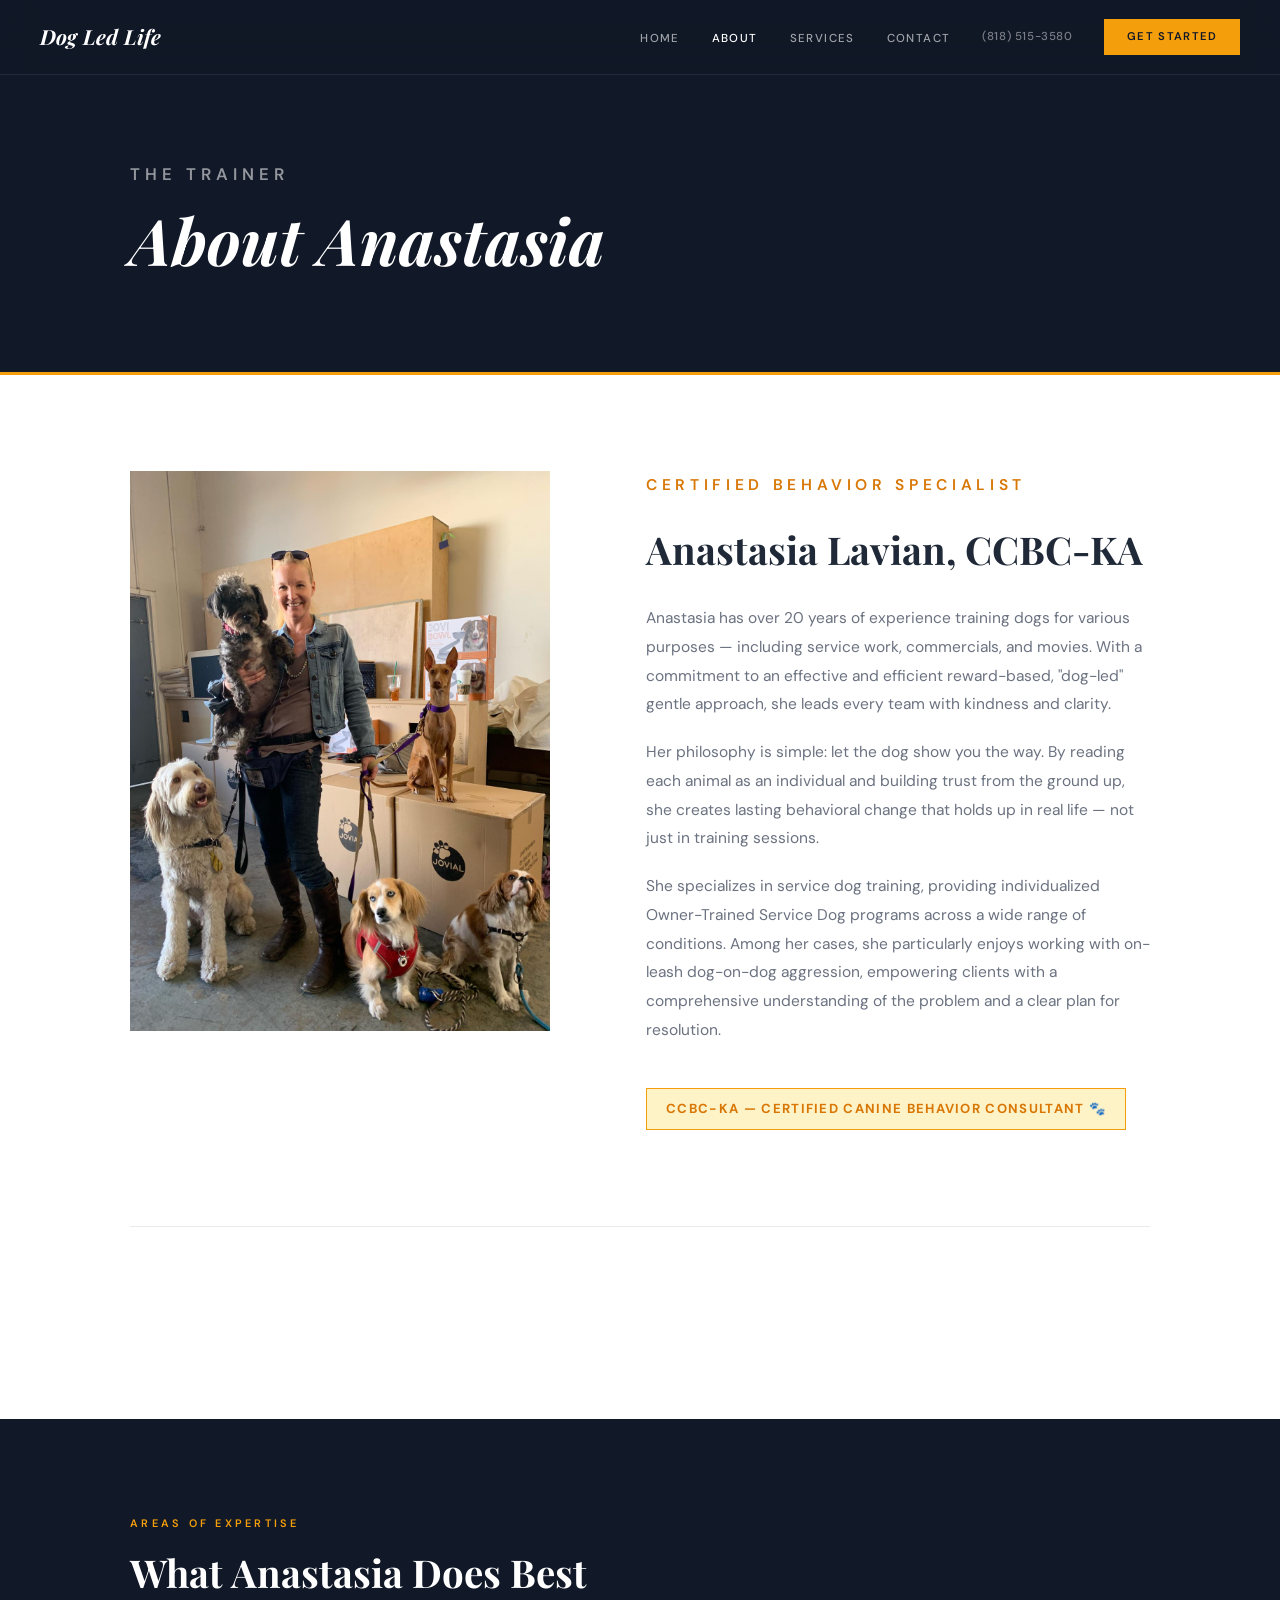
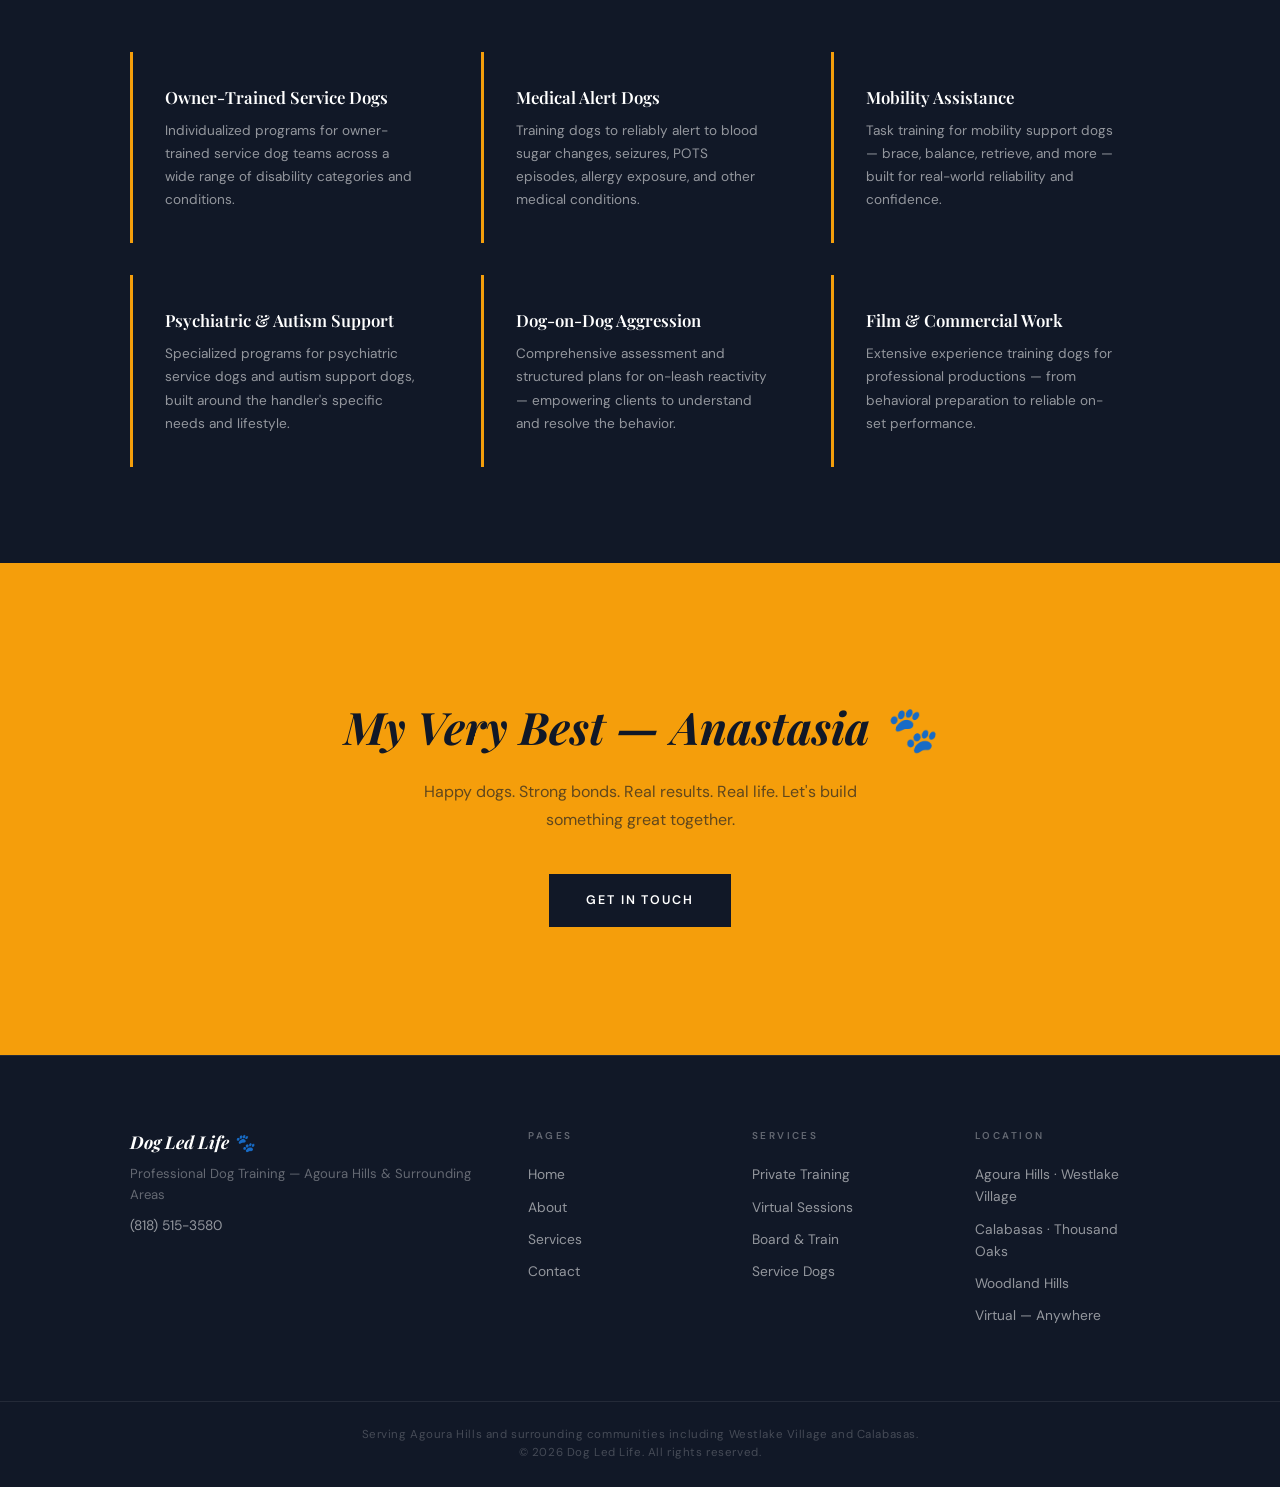
==== commit b42d2b05: "Initial staging push" ====
--- a/about.html
+++ b/about.html
@@ -3,14 +3,14 @@
 <head>
     <meta charset="UTF-8">
     <meta name="viewport" content="width=device-width, initial-scale=1.0">
-    <title>About Anastasia — Dog-Led Life</title>
+    <title>About Anastasia — Dog Led Life</title>
     <meta name="description" content="Anastasia Lavian, CCBC-KA is a certified behavior specialist with over 20 years of experience in dog training, service dog work, film, and commercials.">
     <link rel="canonical" href="https://www.dogledlife.com/about.html">
-    <meta property="og:title" content="About Anastasia Lavian — Dog-Led Life">
+    <meta property="og:title" content="About Anastasia Lavian — Dog Led Life">
     <meta property="og:description" content="Certified behavior specialist with 20+ years of experience. Service dog specialist, film trainer, and gentle approach advocate.">
     <meta property="og:type" content="website">
     <meta property="og:url" content="https://www.dogledlife.com/about.html">
-    <meta property="og:site_name" content="Dog-Led Life">
+    <meta property="og:site_name" content="Dog Led Life">
     <link rel="icon" type="image/png" href="images/favicon.png">
     <link rel="stylesheet" href="css/style.css">
     <link rel="preconnect" href="https://fonts.googleapis.com">
@@ -21,7 +21,7 @@
 
     <!-- NAVIGATION -->
     <nav class="nav">
-        <a href="index.html" class="nav-brand"><img src="images/dogledlife-text.png" alt="Dog-Led Life"></a>
+        <a href="index.html" class="nav-brand">Dog Led Life</a>
         <button class="nav-toggle" aria-label="Open menu">
             <span></span>
             <span></span>
@@ -111,7 +111,7 @@
     <footer class="footer">
         <div class="footer-inner container">
             <div class="footer-brand">
-                <p class="footer-name">Dog-Led Life 🐾</p>
+                <p class="footer-name">Dog Led Life 🐾</p>
                 <p class="footer-tagline">Professional Dog Training — Agoura Hills & Surrounding Areas</p>
                 <a href="tel:+18185153580" class="footer-phone">(818) 515-3580</a>
             </div>
@@ -145,7 +145,7 @@
         </div>
         <div class="footer-bottom">
             <p>Serving Agoura Hills and surrounding communities including Westlake Village and Calabasas.</p>
-            <p>&copy; 2026 Dog-Led Life. All rights reserved.</p>
+            <p>&copy; 2026 Dog Led Life. All rights reserved.</p>
         </div>
     </footer>
 
--- a/css/style.css
+++ b/css/style.css
@@ -106,12 +106,13 @@
 
 .nav-brand {
     margin-right: auto;
-}
-
-.nav-brand img {
-    height: 32px;
-    width: auto;
-    display: block;
+    font-family: var(--heading);
+    font-size: 1.3rem;
+    font-weight: 700;
+    font-style: italic;
+    color: var(--white);
+    letter-spacing: 0.01em;
+    white-space: nowrap;
 }
 
 .nav-links {
@@ -1268,6 +1269,12 @@
     width: 220px;
     cursor: pointer;
     z-index: 50;
+    display: block;
+}
+
+.dog-float img {
+    width: 100%;
+    display: block;
 }
 
 /* =====================
